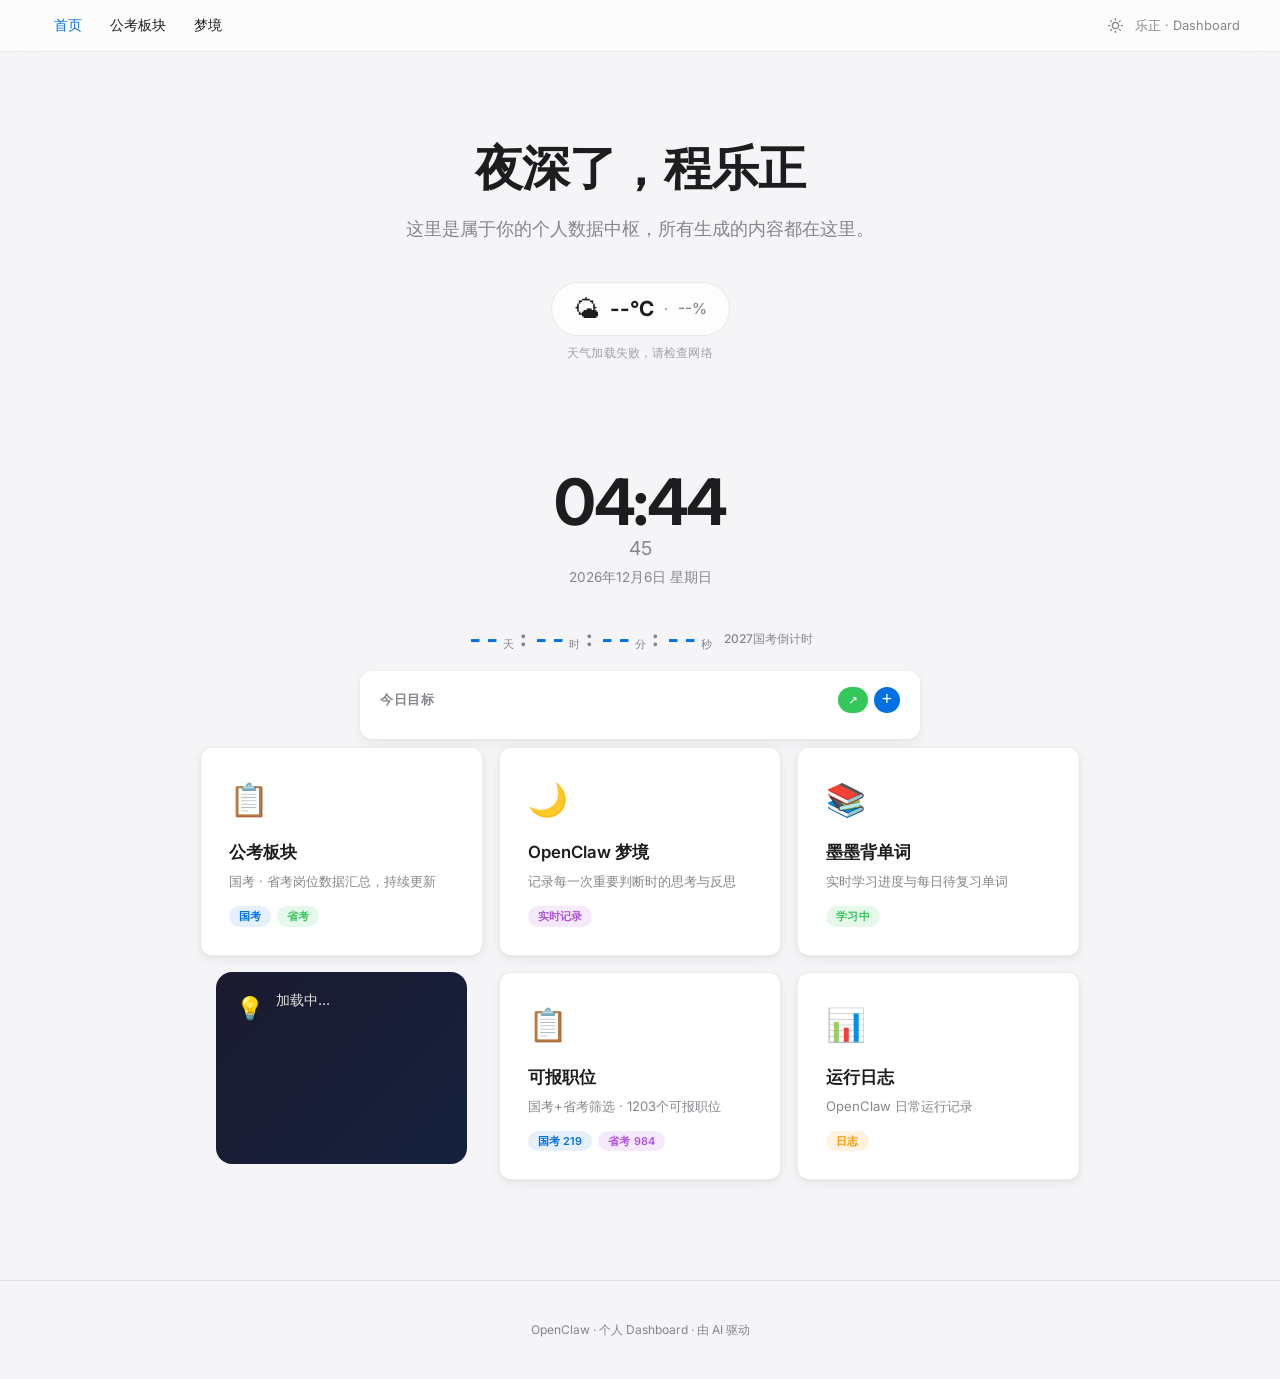
==== index.html @ 74c72029 "sync: restore GitHub Gist with new token + LAN webhook fallback" ====
﻿<!DOCTYPE html>
<html lang="zh">
<head>
<meta charset="UTF-8">
<meta name="viewport" content="width=device-width, initial-scale=1.0">
<title>乐正 · Dashboard</title>
<meta name="description" content="个人数据中枢，公考进度，天气，墨墨背单词">
<meta name="theme-color" content="#0071e3">
<meta name="apple-mobile-web-app-capable" content="yes">
<meta name="apple-mobile-web-app-status-bar-style" content="default">
<meta name="apple-mobile-web-app-title" content="乐正">
<link rel="manifest" href="manifest.json">
<link rel="icon" type="image/png" href="icon-192.png">
<link rel="apple-touch-icon" href="icon-192.png">
<link rel="stylesheet" href="style.css">
<style>
/* Dashboard-specific overrides */
html { scroll-behavior: smooth; }

.hero-sub { font-size: 1rem; color: #86868b; margin-top: 8px; }

/* Profile bar */
.profile-bar {
  display: flex;
  gap: 8px;
  flex-wrap: wrap;
  justify-content: center;
  margin-top: 24px;
}
.profile-chip {
  background: rgba(0,0,0,0.04);
  border: 1px solid rgba(0,0,0,0.08);
  border-radius: 100px;
  padding: 5px 14px;
  font-size: 0.75rem;
  color: #86868b;
}
.profile-chip span { color: #0071e3; font-weight: 600; }

/* Clock widget */
.clock-wrap { text-align: center; padding: 48px 20px 20px; }
#clockTime { font-size: 4rem; font-weight: 700; color: var(--text); letter-spacing: -0.04em; line-height: 1; }
#clockSec { font-size: 1.2rem; color: #86868b; font-weight: 400; }
#clockDate { font-size: 0.85rem; color: #86868b; margin-top: 4px; }

/* Today Tip Bar */
.tip-bar {
  background: linear-gradient(135deg, #1a1a2e 0%, #16213e 100%);
  border-radius: 16px;
  padding: 16px 20px;
  margin: 0 16px 16px;
  display: flex;
  align-items: flex-start;
  gap: 12px;
  color: #e0e0e0;
  font-size: 0.9rem;
  line-height: 1.6;
}
.tip-bar .tip-icon { font-size: 1.4rem; flex-shrink: 0; margin-top: 2px; }
.tip-bar .tip-text { flex: 1; }
.tip-bar .tip-category {
  display: inline-block;
  background: rgba(255,255,255,0.12);
  border-radius: 20px;
  padding: 2px 10px;
  font-size: 0.72rem;
  margin-bottom: 6px;
  color: #a0c4ff;
}
.tip-bar .tip-countdown { font-size: 0.75rem; color: #6c9bf2; margin-top: 6px; }
</style>
</head>
<body>

<!-- Nav -->
<nav class="apple-nav">
  <a href="index.html" class="active">首页</a>
  <a href="data.html">公考板块</a>
  <a href="dreams.html">梦境</a>
  <div class="spacer"></div>
  <button class="theme-toggle" id="themeToggle" aria-label="切换深色模式" title="切换深色模式">
    <svg id="themeIcon" width="15" height="15" viewBox="0 0 24 24" fill="none" stroke="currentColor" stroke-width="2" stroke-linecap="round" stroke-linejoin="round">
      <circle cx="12" cy="12" r="5"/><line x1="12" y1="1" x2="12" y2="3"/><line x1="12" y1="21" x2="12" y2="23"/><line x1="4.22" y1="4.22" x2="5.64" y2="5.64"/><line x1="18.36" y1="18.36" x2="19.78" y2="19.78"/><line x1="1" y1="12" x2="3" y2="12"/><line x1="21" y1="12" x2="23" y2="12"/><line x1="4.22" y1="19.78" x2="5.64" y2="18.36"/><line x1="18.36" y1="5.64" x2="19.78" y2="4.22"/>
    </svg>
  </button>
  <span class="nav-title">乐正 · Dashboard</span>
</nav>

<!-- Hero -->
<div class="apple-hero">
  <h1 id="greetingTitle">你好，程乐正</h1>
  <p>这里是属于你的个人数据中枢，所有生成的内容都在这里。</p>
  <div class="profile-bar"></div>
  <a class="weather-widget" id="weatherWidget" href="weather.html">
    <span class="weather-icon" id="wIcon">⏳</span>
    <span class="weather-temp" id="wTemp">--°C</span>
    <span class="weather-sep">·</span>
    <span class="weather-humidity" id="wHum">--%</span>
  </a>
  <div class="weather-tip" id="wTip">--</div>
</div>

<!-- Clock -->
<div class="clock-wrap">
  <div id="clockTime">--:--</div>
  <div id="clockSec">--</div>
  <div id="clockDate"></div>
</div>

<!-- Countdown -->
<div class="countdown-bar" id="countdownBar">
  <div class="countdown-item">
    <span class="cd-num" id="cdDays">--</span>
    <span class="cd-label">天</span>
  </div>
  <div class="countdown-sep">:</div>
  <div class="countdown-item">
    <span class="cd-num" id="cdHours">--</span>
    <span class="cd-label">时</span>
  </div>
  <div class="countdown-sep">:</div>
  <div class="countdown-item">
    <span class="cd-num" id="cdMins">--</span>
    <span class="cd-label">分</span>
  </div>
  <div class="countdown-sep">:</div>
  <div class="countdown-item">
    <span class="cd-num" id="cdSecs">--</span>
    <span class="cd-label">秒</span>
  </div>
  <span class="cd-target">2027国考倒计时</span>
</div>

<!-- Todo -->
<div class="todo-section">
  <div class="todo-header">
    <span class="todo-title">今日目标</span>
    <div style="display:flex;gap:6px;align-items:center">
      <span class="sync-status" id="syncStatus" style="font-size:0.72rem;color:var(--text-secondary)"></span>
      <button class="todo-add sync-btn" id="syncBtn" onclick="syncToGit()" title="同步到GitHub" style="background:var(--green);font-size:0.75rem;padding:0 10px;width:auto;height:26px;border-radius:13px">↗</button>
      <button class="todo-add" id="todoAdd" aria-label="添加目标">+</button>
    </div>
  </div>
  <div class="todo-list" id="todoList"></div>
</div>

<!-- Grid -->
<div class="apple-grid">

  <a href="data.html" class="apple-card">
    <div class="card-icon">📋</div>
    <div class="card-title">公考板块</div>
    <div class="card-desc">国考 · 省考岗位数据汇总，持续更新</div>
    <div class="card-tags">
      <span class="apple-tag tag-blue">国考</span>
      <span class="apple-tag tag-green">省考</span>
    </div>
  </a>

  <a href="dreams.html" class="apple-card">
    <div class="card-icon">🌙</div>
    <div class="card-title">OpenClaw 梦境</div>
    <div class="card-desc">记录每一次重要判断时的思考与反思</div>
    <div class="card-tags">
      <span class="apple-tag tag-purple">实时记录</span>
    </div>
  </a>

  <a href="maimemo.html" class="apple-card">
    <div class="card-icon">📚</div>
    <div class="card-title">墨墨背单词</div>
    <div class="card-desc">实时学习进度与每日待复习单词</div>
    <div class="card-tags">
      <span class="apple-tag tag-green">学习中</span>
    </div>
  </a>

  
  <!-- Today Tip -->
  <div class="tip-bar" id="tipBar">
    <span class="tip-icon" id="tipIcon">&#x1f4a1;</span>
    <span class="tip-text" id="tipText">加载中...</span>
  </div>
<a href="positions.html" class="apple-card">
    <div class="card-icon">📋</div>
    <div class="card-title">可报职位</div>
    <div class="card-desc">国考+省考筛选 · 1203个可报职位</div>
    <div class="card-tags">
      <span class="apple-tag tag-blue">国考 219</span>
      <span class="apple-tag tag-purple">省考 984</span>
    </div>
  </a>

  <a href="logs.html" class="apple-card">
    <div class="card-icon">📊</div>
    <div class="card-title">运行日志</div>
    <div class="card-desc">OpenClaw 日常运行记录</div>
    <div class="card-tags">
      <span class="apple-tag tag-orange">日志</span>
    </div>
  </a>

</div>

<!-- Footer -->
<div class="apple-footer">
  OpenClaw · 个人 Dashboard · 由 AI 驱动
</div>

<script>
function updateClock() {
  var now = new Date();
  var h = String(now.getHours()).padStart(2,'0');
  var m = String(now.getMinutes()).padStart(2,'0');
  var s = String(now.getSeconds()).padStart(2,'0');
  document.getElementById('clockTime').textContent = h + ':' + m;
  document.getElementById('clockSec').textContent = s;
  var days = ['日','一','二','三','四','五','六'];
  document.getElementById('clockDate').textContent =
    now.getFullYear() + '年' + (now.getMonth()+1) + '月' + now.getDate() + '日 星期' + days[now.getDay()];
  // Time-based greeting
  var hour = now.getHours();
  var greet = '';
  if (hour >= 5 && hour < 11) greet = '早上好';
  else if (hour >= 11 && hour < 13) greet = '中午好';
  else if (hour >= 13 && hour < 18) greet = '下午好';
  else if (hour >= 18 && hour < 22) greet = '晚上好';
  else greet = '夜深了';
  document.getElementById('greetingTitle').textContent = greet + '，程乐正';
}
setInterval(updateClock, 1000);
updateClock();

// ——— Weather Widget ———
// GPS优先 → Open-Meteo实时数据（无key，支持CORS）
function getWeatherIcon(code) {
  if (code === 0) return '☀️';
  if (code <= 3) return '⛅';
  if (code <= 49) return '🌫';
  if (code <= 59) return '🌧';
  if (code <= 69) return '🌧';
  if (code <= 79) return '🌨';
  if (code <= 84) return '🌨';
  if (code <= 86) return '❄️';
  if (code <= 99) return '⛈';
  return '🌤';
}
function getWeatherTip(code, temp) {
  var t = Math.round(temp);
  if (code === 0 && t > 28) return '紫外线较强，户外注意防晒';
  if (code === 0 && t > 20) return '今日晴朗，适宜户外活动';
  if (code === 0) return '天气晴好，宜通风晾晒';
  if (code <= 3) return '多云天气，外出请合时衣物';
  if (code <= 49) return '有雾，能见度较差，出行注意安全';
  if (code <= 69) return '有雨，出门记得带伞';
  if (code <= 79) return '有雪，注意防寒保暖';
  if (code <= 84) return '阵雨频繁，外出请带伞';
  if (code <= 86) return '大雪天气，建议减少外出';
  if (code <= 99) return '雷暴天气，避免户外活动';
  if (t >= 35) return '高温预警，注意防暑降温';
  if (t <= 5) return '气温较低，注意防寒保暖';
  return '天气变化快，出行请留意最新预报';
}
function showWeather(icon, temp, humidity, code) {
  document.getElementById('wIcon').textContent = icon;
  document.getElementById('wTemp').textContent = Math.round(temp) + '°C';
  document.getElementById('wHum').textContent = humidity + '%';
  document.getElementById('wTip').textContent = getWeatherTip(code, temp);
}
function loadByCoords(lat, lon) {
  fetch('https://api.open-meteo.com/v1/forecast?latitude=' + lat + '&longitude=' + lon
    + '&current=temperature_2m,relative_humidity_2m,weather_code&timezone=Asia/Shanghai')
  .then(function(r) { return r.json(); })
  .then(function(data) {
    var c = data.current;
    showWeather(getWeatherIcon(c.weather_code), c.temperature_2m, c.relative_humidity_2m, c.weather_code);
  })
  .catch(function() {
    document.getElementById('wIcon').textContent = '🌤';
    document.getElementById('wTemp').textContent = '--°C';
    document.getElementById('wHum').textContent = '--%';
    document.getElementById('wTip').textContent = '天气加载失败，请检查网络';
  });
}
function loadByIP() {
  fetch('https://ipapi.co/json/')
    .then(function(r) { return r.json(); })
    .then(function(d) {
      var lat = d.latitude, lon = d.longitude;
      loadByCoords(lat.toFixed(4), lon.toFixed(4));
    })
    .catch(function() {
      loadByCoords(28.47, 117.94);
    });
}
if (navigator.geolocation) {
  navigator.geolocation.getCurrentPosition(
    function(pos) { loadByCoords(pos.coords.latitude.toFixed(4), pos.coords.longitude.toFixed(4)); },
    function() { loadByIP(); },
    {timeout: 8000}
  );
} else {
  loadByIP();
}
</script>

<!-- Countdown + Todo + Theme JS -->
<script>
// —— Countdown (2027 国考：11月29日) ——
var EXAM_DATE = new Date('2026-11-29T08:30:00+08:00');
function updateCountdown() {
  var now = new Date();
  var diff = EXAM_DATE - now;
  if (diff <= 0) {
    document.getElementById('cdDays').textContent = '0';
    document.getElementById('cdHours').textContent = '0';
    document.getElementById('cdMins').textContent = '0';
    document.getElementById('cdSecs').textContent = '0';
    return;
  }
  var days = Math.floor(diff / 86400000);
  var hours = Math.floor((diff % 86400000) / 3600000);
  var mins = Math.floor((diff % 3600000) / 60000);
  var secs = Math.floor((diff % 60000) / 1000);
  document.getElementById('cdDays').textContent = days;
  document.getElementById('cdHours').textContent = String(hours).padStart(2,'0');
  document.getElementById('cdMins').textContent = String(mins).padStart(2,'0');
  document.getElementById('cdSecs').textContent = String(secs).padStart(2,'0');
}
updateCountdown();
setInterval(updateCountdown, 1000);

// —— Todo List (localStorage) ——
var TODO_KEY = 'lezheng_todos';
function getTodos() {
  try { return JSON.parse(localStorage.getItem(TODO_KEY)) || []; } catch(e) { return []; }
}
function saveTodos(todos) {
  localStorage.setItem(TODO_KEY, JSON.stringify(todos));
}
function renderTodos() {
  var todos = getTodos();
  var el = document.getElementById('todoList');
  if (todos.length === 0) {
    el.innerHTML = '<div class="todo-empty">点击 + 添加今日目标</div>';
    return;
  }
  var html = '';
  todos.forEach(function(t, i) {
    html += '<div class="todo-item">'
      + '<div class="todo-check' + (t.done ? ' done' : '') + '" data-i="' + i + '" onclick="toggleTodo(' + i + ')"></div>'
      + '<span class="todo-text' + (t.done ? ' done' : '') + '" contenteditable="true" data-i="' + i + '" onblur="saveTodoText(' + i + ',this.textContent)">' + escapeHtml(t.text) + '</span>'
      + '<button class="todo-del" onclick="delTodo(' + i + ')" aria-label="删除">✕</button>'
      + '</div>';
  });
  el.innerHTML = html;
}
function escapeHtml(s) {
  return s.replace(/&/g,'&amp;').replace(/</g,'&lt;').replace(/>/g,'&gt;');
}
window.toggleTodo = function(i) {
  var todos = getTodos();
  todos[i].done = !todos[i].done;
  saveTodos(todos);
  renderTodos();
};
window.delTodo = function(i) {
  var todos = getTodos();
  todos.splice(i, 1);
  saveTodos(todos);
  renderTodos();
};
window.saveTodoText = function(i, text) {
  var todos = getTodos();
  if (todos[i]) { todos[i].text = text.trim() || '未命名'; saveTodos(todos); }
};
window.addTodo = function() {
  var todos = getTodos();
  todos.unshift({ text: '新目标', done: false });
  saveTodos(todos);
  renderTodos();
  // Focus the new item
  var items = document.querySelectorAll('.todo-text');
  if (items[0]) { items[0].focus(); document.execCommand('selectAll', false, null); }
};
document.getElementById('todoAdd').addEventListener('click', addTodo);
renderTodos();

// —— GitHub Gist Sync (token active) + LAN webhook fallback ——
var GIST_ID = '0e94dc8d34030821b67b5421d86b9537';
var GH_TOKEN = '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';

function setSyncStatus(msg, color) {
  var el = document.getElementById('syncStatus');
  if (!el) return;
  el.textContent = msg;
  el.style.color = color || 'var(--text-secondary)';
}

function loadSyncData() {
  // Load from Gist
  var tried = 0;
  function tryGist() {
    if (tried >= 2) {
      loadFromGist();
      return;
    }
    tried++;
    var url = 'https://api.github.com/gists/' + GIST_ID + '?t=' + Date.now();
    fetch(url, { headers: { 'Authorization': 'Bearer ' + GH_TOKEN, 'Accept': 'application/vnd.github.v3+json' } })
      .then(function(r) { return r.json(); })
      .then(function(data) {
        var f = data.files && data.files['dashboard-sync.json'];
        if (f && f.content) {
          try {
            var d = JSON.parse(f.content);
            applySyncData(d);
          } catch(e) {}
        }
      })
      .catch(function() { setTimeout(tryGist, 500); });
  }
  tryGist();
}

function applySyncData(data) {
  if (!data || !data.updated) return;
  if (data.todos && data.todos.length > 0) { saveTodos(data.todos); renderTodos(); }
  if (data.theme === 'dark') applyTheme(true);
  var d = data.updated.split(' ')[0];
  setSyncStatus('已同步 ' + d, 'var(--green)');
}

function saveToGist(payload, btn) {
  var body = JSON.stringify({
    description: 'lezheng dashboard sync',
    public: false,
    files: { 'dashboard-sync.json': { content: JSON.stringify(payload) } }
  });
  fetch('https://api.github.com/gists/' + GIST_ID, {
    method: 'POST',
    headers: { 'Authorization': 'Bearer ' + GH_TOKEN, 'Content-Type': 'application/json', 'Accept': 'application/vnd.github.v3+json' },
    body: body
  }).then(function(r) {
    if (r.ok || r.status === 201) {
      setSyncStatus('已同步 ✓', 'var(--green)');
      if (btn) { btn.style.background = 'var(--green)'; }
    } else { throw 1; }
  }).catch(function() {
    setSyncStatus('Gist失败，尝试本地…', 'var(--orange)');
    syncViaLAN(payload, btn);
  });
}

function syncViaLAN(payload, btn) {
  var ips = ['172.16.103.14', '192.168.1.100', '127.0.0.1'];
  var tried = 0;
  function next() {
    if (tried >= ips.length) {
      setSyncStatus('同步失败', 'var(--red)');
      if (btn) { btn.disabled = false; btn.textContent = '↗'; }
      return;
    }
    var ip = ips[tried++];
    fetch('http://' + ip + ':5000/sync', {
      method: 'POST', headers: { 'Content-Type': 'application/json' }, body: JSON.stringify(payload)
    }).then(function(r) { if (r.ok) { setSyncStatus('已同步 ✓', 'var(--green)'); if (btn) btn.style.background = 'var(--green)'; } else next(); })
      .catch(function() { next(); });
  }
  next();
}

window.syncToGit = function() {
  var btn = document.getElementById('syncBtn');
  if (btn) { btn.disabled = true; btn.textContent = '…'; }
  setSyncStatus('同步中…', 'var(--orange)');
  var now = new Date();
  var t = now.getFullYear() + '-' + String(now.getMonth()+1).padStart(2,'0') + '-' + String(now.getDate()).padStart(2,'0') + ' ' + String(now.getHours()).padStart(2,'0') + ':' + String(now.getMinutes()).padStart(2,'0');
  var payload = { todos: getTodos(), theme: document.body.classList.contains('dark') ? 'dark' : 'light', updated: t };
  saveToGist(payload, btn);
  if (btn) setTimeout(function() { btn.disabled = false; btn.textContent = '↗'; }, 5000);
};

function loadFromGist() {
  fetch('https://api.github.com/gists/' + GIST_ID, { headers: { 'Authorization': 'Bearer ' + GH_TOKEN, 'Accept': 'application/vnd.github.v3+json' } })
    .then(function(r) { return r.json(); })
    .then(function(data) {
      var f = data.files && data.files['dashboard-sync.json'];
      if (f && f.content) {
        try {
          var d = JSON.parse(f.content);
          applySyncData(d);
        } catch(e) {}
      }
    }).catch(function() {});
}

loadSyncData();
// Load Daily Tip
fetch('daily-tip.json?t=' + Date.now())
  .then(function(r) { return r.json(); })
  .then(function(data) {
    if (!data.tip) return;
    var iconEl = document.getElementById('tipIcon');
    var textEl = document.getElementById('tipText');
    if (iconEl) iconEl.textContent = data.mood || '\uD83D\uDCA1';
    if (textEl) {
      var catHtml = '<div class="tip-category">' + (data.category||'') + '</div>';
      var cdHtml = '';
      if (data.countdown) {
        cdHtml = '<div class="tip-countdown">距' + data.countdown.label + '还有 <strong>' + data.countdown.days + '</strong> 天（' + data.countdown.date + '）</div>';
      }
      textEl.innerHTML = catHtml + '<div>' + data.tip + '</div>' + cdHtml;
    }
  })
  .catch(function() {});

  .then(function(r) { return r.json(); })
  .then(function(data) {
    if (data.updated) setSyncStatus('已同步 ' + data.updated, 'var(--green)');
  }).catch(function() {});

// —— Theme Toggle ——
function applyTheme(dark) {
  if (dark) {
    document.body.classList.add('dark');
    document.getElementById('themeIcon').innerHTML = '<path d="M21 12.79A9 9 0 1 1 11.21 3 7 7 0 0 0 21 12.79z"/>';
  } else {
    document.body.classList.remove('dark');
    document.getElementById('themeIcon').innerHTML = '<circle cx="12" cy="12" r="5"/><line x1="12" y1="1" x2="12" y2="3"/><line x1="12" y1="21" x2="12" y2="23"/><line x1="4.22" y1="4.22" x2="5.64" y2="5.64"/><line x1="18.36" y1="18.36" x2="19.78" y2="19.78"/><line x1="1" y1="12" x2="3" y2="12"/><line x1="21" y1="12" x2="23" y2="12"/><line x1="4.22" y1="19.78" x2="5.64" y2="18.36"/><line x1="18.36" y1="5.64" x2="19.78" y2="4.22"/>';
  }
  localStorage.setItem('theme', dark ? 'dark' : 'light');
}
// Init theme
var savedTheme = localStorage.getItem('theme');
applyTheme(savedTheme === 'dark');
document.getElementById('themeToggle').addEventListener('click', function() {
  applyTheme(!document.body.classList.contains('dark'));
});
</script>


</body>
</html>
---- style.css ----
/* Apple Design System — Common Styles */
@import url('https://fonts.googleapis.com/css2?family=Inter:wght@300;400;500;600;700;800&display=swap');

:root {
  --bg: #f5f5f7;
  --white: #ffffff;
  --text: #1d1d1f;
  --text-secondary: #86868b;
  --accent: #0071e3;
  --accent-hover: #0077ed;
  --green: #34c759;
  --orange: #ff9500;
  --red: #ff3b30;
  --purple: #af52de;
  --border: rgba(0,0,0,0.08);
  --shadow: 0 1px 3px rgba(0,0,0,0.04), 0 4px 12px rgba(0,0,0,0.06);
  --shadow-hover: 0 4px 16px rgba(0,0,0,0.1);
  --radius: 12px;
  --font: 'Inter', -apple-system, BlinkMacSystemFont, 'Segoe UI', sans-serif;
}

/* Dark mode */
body.dark {
  --bg: #1c1c1e;
  --white: #2c2c2e;
  --text: #f5f5f7;
  --text-secondary: #98989d;
  --accent: #0a84ff;
  --accent-hover: #409cff;
  --green: #30d158;
  --orange: #ff9f0a;
  --red: #ff453a;
  --purple: #bf5af2;
  --border: rgba(255,255,255,0.1);
  --shadow: 0 1px 3px rgba(0,0,0,0.3), 0 4px 12px rgba(0,0,0,0.4);
  --shadow-hover: 0 4px 16px rgba(0,0,0,0.5);
}

*, *::before, *::after { box-sizing: border-box; margin: 0; padding: 0; }

body {
  font-family: var(--font);
  background: var(--bg);
  color: var(--text);
  line-height: 1.5;
  -webkit-font-smoothing: antialiased;
  min-height: 100vh;
}

/* Apple Nav */
.apple-nav {
  display: flex;
  align-items: center;
  padding: 0 40px;
  height: 52px;
  background: rgba(255,255,255,0.72);
  backdrop-filter: saturate(180%) blur(20px);
  -webkit-backdrop-filter: saturate(180%) blur(20px);
  border-bottom: 1px solid var(--border);
  position: sticky;
  top: 0;
  z-index: 100;
}
.apple-nav a {
  color: var(--text);
  text-decoration: none;
  font-size: 0.85rem;
  font-weight: 500;
  padding: 4px 14px;
  border-radius: 6px;
  transition: background 0.15s;
}
.apple-nav a:hover { background: rgba(0,0,0,0.06); }
.apple-nav a.active { color: var(--accent); }
.apple-nav .spacer { flex: 1; }
.apple-nav .nav-title { font-size: 0.8rem; color: var(--text-secondary); }

/* Apple Hero */
.apple-hero {
  text-align: center;
  padding: 80px 20px 60px;
}
.apple-hero h1 {
  font-size: clamp(2rem, 5vw, 3rem);
  font-weight: 700;
  color: var(--text);
  letter-spacing: -0.02em;
  margin-bottom: 12px;
}
.apple-hero p {
  font-size: 1.1rem;
  color: var(--text-secondary);
  font-weight: 400;
  max-width: 560px;
  margin: 0 auto;
}

/* Weather Widget (homepage) */
.weather-widget {
  display: inline-flex;
  align-items: center;
  gap: 10px;
  margin-top: 16px;
  padding: 10px 22px;
  background: rgba(255,255,255,0.75);
  border-radius: 100px;
  border: 1px solid rgba(0,0,0,0.08);
  font-size: 1rem;
  color: var(--text);
  backdrop-filter: blur(12px);
  cursor: pointer;
  text-decoration: none;
  transition: background 0.2s, box-shadow 0.2s;
}
.weather-widget:hover {
  background: rgba(255,255,255,0.95);
  box-shadow: 0 4px 16px rgba(0,0,0,0.1);
}
.weather-icon { font-size: 1.6rem; line-height: 1; }
.weather-temp { font-size: 1.3rem; font-weight: 700; color: var(--text); }
.weather-sep { color: var(--text-secondary); font-size: 0.9rem; }
.weather-humidity { font-size: 0.95rem; color: var(--text-secondary); font-weight: 500; }
.weather-tip {
  margin-top: 8px;
  font-size: 0.78rem;
  color: var(--text-secondary);
  opacity: 0.75;
  letter-spacing: 0.01em;
  min-height: 1em;
}

/* Apple Grid */
.apple-grid {
  display: grid;
  grid-template-columns: repeat(auto-fill, minmax(280px, 1fr));
  gap: 16px;
  padding: 0 40px 60px;
  max-width: 960px;
  margin: 0 auto;
}

/* Apple Card */
.apple-card {
  background: var(--white);
  border-radius: var(--radius);
  box-shadow: var(--shadow);
  padding: 28px;
  text-decoration: none;
  color: var(--text);
  display: block;
  transition: box-shadow 0.2s, transform 0.2s;
  border: 1px solid var(--border);
}
.apple-card:hover {
  box-shadow: var(--shadow-hover);
  transform: translateY(-2px);
}
.apple-card .card-icon { font-size: 2rem; margin-bottom: 16px; }
.apple-card .card-title {
  font-size: 1.05rem;
  font-weight: 600;
  margin-bottom: 6px;
  color: var(--text);
}
.apple-card .card-desc {
  font-size: 0.82rem;
  color: var(--text-secondary);
  line-height: 1.6;
  margin-bottom: 14px;
}
.apple-card .card-tags { display: flex; gap: 6px; flex-wrap: wrap; }

/* Apple Tag */
.apple-tag {
  display: inline-flex;
  align-items: center;
  padding: 2px 10px;
  border-radius: 100px;
  font-size: 0.68rem;
  font-weight: 600;
  letter-spacing: 0.01em;
}
.tag-blue { background: rgba(0,113,227,0.1); color: var(--accent); }
.tag-green { background: rgba(52,199,89,0.12); color: var(--green); }
.tag-orange { background: rgba(255,149,0,0.12); color: var(--orange); }
.tag-purple { background: rgba(175,82,222,0.12); color: var(--purple); }
.tag-red { background: rgba(255,59,48,0.1); color: var(--red); }

/* Apple Button */
.apple-btn {
  display: inline-flex;
  align-items: center;
  gap: 6px;
  background: var(--accent);
  color: var(--white);
  border: none;
  padding: 10px 20px;
  border-radius: 8px;
  font-size: 0.85rem;
  font-weight: 600;
  cursor: pointer;
  text-decoration: none;
  transition: background 0.15s;
}
.apple-btn:hover { background: var(--accent-hover); }

/* Apple Page Header */
.page-header {
  padding: 60px 40px 40px;
  max-width: 960px;
  margin: 0 auto;
}
.page-header h1 {
  font-size: 2rem;
  font-weight: 700;
  letter-spacing: -0.02em;
  margin-bottom: 8px;
}
.page-header p {
  color: var(--text-secondary);
  font-size: 0.9rem;
}
.back-link {
  display: inline-flex;
  align-items: center;
  gap: 6px;
  color: var(--accent);
  text-decoration: none;
  font-size: 0.82rem;
  font-weight: 500;
  margin-bottom: 28px;
  padding: 6px 12px;
  border-radius: 6px;
  transition: background 0.15s;
}
.back-link:hover { background: rgba(0,113,227,0.06); }

/* Apple Stats */
.apple-stats {
  display: grid;
  grid-template-columns: repeat(auto-fit, minmax(160px, 1fr));
  gap: 12px;
  padding: 0 40px 40px;
  max-width: 960px;
  margin: 0 auto;
}
.stat-card {
  background: var(--white);
  border-radius: var(--radius);
  padding: 20px;
  text-align: center;
  border: 1px solid var(--border);
  box-shadow: var(--shadow);
}
.stat-card .num {
  font-size: 1.8rem;
  font-weight: 800;
  color: var(--text);
  letter-spacing: -0.03em;
}
.stat-card .label {
  font-size: 0.72rem;
  color: var(--text-secondary);
  margin-top: 4px;
}

/* Apple Notice */
.apple-notice {
  background: var(--white);
  border: 1px solid rgba(0,0,0,0.08);
  border-radius: var(--radius);
  padding: 16px 20px;
  font-size: 0.8rem;
  color: var(--text-secondary);
  line-height: 1.7;
  margin: 0 40px 24px;
  max-width: 880px;
}
.apple-notice strong { color: var(--text); }
.apple-notice.red { border-left: 3px solid var(--red); }
.apple-notice.yellow { border-left: 3px solid var(--orange); }
.apple-notice.blue { border-left: 3px solid var(--accent); }

/* Apple Section */
.apple-section {
  padding: 0 40px 40px;
  max-width: 960px;
  margin: 0 auto;
}
.apple-section h2 {
  font-size: 1.1rem;
  font-weight: 700;
  color: var(--text);
  margin-bottom: 16px;
  display: flex;
  align-items: center;
  gap: 8px;
}

/* Apple Table */
.apple-table-wrap { overflow-x: auto; }
.apple-table {
  width: 100%;
  border-collapse: collapse;
  font-size: 0.82rem;
  background: var(--white);
  border-radius: var(--radius);
  overflow: hidden;
  box-shadow: var(--shadow);
  border: 1px solid var(--border);
}
.apple-table th {
  text-align: left;
  padding: 10px 14px;
  background: #f5f5f7;
  color: var(--text-secondary);
  font-weight: 600;
  font-size: 0.72rem;
  text-transform: uppercase;
  letter-spacing: 0.05em;
  border-bottom: 1px solid var(--border);
}
.apple-table td {
  padding: 11px 14px;
  border-bottom: 1px solid var(--border);
  color: var(--text);
}
.apple-table tr:last-child td { border-bottom: none; }
.apple-table tr:hover td { background: #f9f9fb; }

/* Apple Footer */
.apple-footer {
  text-align: center;
  padding: 40px 20px;
  color: var(--text-secondary);
  font-size: 0.75rem;
  border-top: 1px solid var(--border);
  margin-top: 40px;
}

/* ===== Chat Launcher ===== */
.chat-launcher {
  position: fixed;
  bottom: 28px;
  right: 28px;
  z-index: 999;
}
.chat-btn {
  width: 52px;
  height: 52px;
  border-radius: 50%;
  background: var(--accent);
  color: #fff;
  border: none;
  cursor: pointer;
  display: flex;
  align-items: center;
  justify-content: center;
  box-shadow: 0 4px 16px rgba(0,113,227,0.35);
  transition: transform 0.2s, box-shadow 0.2s;
  text-decoration: none;
}
.chat-btn:hover {
  transform: scale(1.08);
  box-shadow: 0 6px 20px rgba(0,113,227,0.45);
}

/* Theme toggle */
.theme-toggle {
  background: none;
  border: none;
  cursor: pointer;
  color: var(--text-secondary);
  display: flex;
  align-items: center;
  padding: 4px 8px;
  border-radius: 6px;
  margin-right: 4px;
  transition: color 0.2s, background 0.2s;
}
.theme-toggle:hover { color: var(--text); background: rgba(0,0,0,0.06); }
body.dark .theme-toggle:hover { background: rgba(255,255,255,0.08); }

/* Countdown bar */
.countdown-bar {
  display: flex;
  align-items: center;
  justify-content: center;
  gap: 6px;
  padding: 14px 20px;
  margin: 0 auto;
  max-width: 440px;
}
.countdown-item {
  display: flex;
  align-items: baseline;
  gap: 2px;
}
.cd-num {
  font-size: 1.6rem;
  font-weight: 700;
  color: var(--accent);
  font-variant-numeric: tabular-nums;
  line-height: 1;
  min-width: 2ch;
  text-align: center;
}
.cd-label {
  font-size: 0.7rem;
  color: var(--text-secondary);
}
.countdown-sep {
  font-size: 1.4rem;
  font-weight: 700;
  color: var(--text-secondary);
  margin-bottom: 2px;
}
.cd-target {
  font-size: 0.75rem;
  color: var(--text-secondary);
  margin-left: 6px;
  font-weight: 500;
}

/* Todo section */
.todo-section {
  max-width: 560px;
  margin: 0 auto 8px;
  background: var(--white);
  border-radius: var(--radius);
  box-shadow: var(--shadow);
  padding: 16px 20px;
}
.todo-header {
  display: flex;
  align-items: center;
  justify-content: space-between;
  margin-bottom: 10px;
}
.todo-title {
  font-size: 0.82rem;
  font-weight: 600;
  color: var(--text-secondary);
  text-transform: uppercase;
  letter-spacing: 0.05em;
}
.todo-add {
  width: 26px; height: 26px;
  border-radius: 50%;
  background: var(--accent);
  color: #fff;
  border: none;
  cursor: pointer;
  font-size: 1.1rem;
  line-height: 1;
  display: flex; align-items: center; justify-content: center;
  transition: opacity 0.2s;
}
.todo-add:hover { opacity: 0.8; }
.todo-list { display: flex; flex-direction: column; gap: 4px; }
.todo-item {
  display: flex;
  align-items: center;
  gap: 8px;
  padding: 6px 4px;
  border-radius: 6px;
  transition: background 0.15s;
}
.todo-item:hover { background: rgba(0,0,0,0.03); }
body.dark .todo-item:hover { background: rgba(255,255,255,0.04); }
.todo-check {
  width: 18px; height: 18px;
  border-radius: 50%;
  border: 2px solid var(--border);
  cursor: pointer;
  flex-shrink: 0;
  display: flex; align-items: center; justify-content: center;
  transition: border-color 0.2s, background 0.2s;
}
.todo-check.done {
  background: var(--green);
  border-color: var(--green);
  color: #fff;
}
.todo-check.done::after {
  content: '✓';
  font-size: 10px;
  font-weight: 700;
}
.todo-text {
  flex: 1;
  font-size: 0.9rem;
  color: var(--text);
  outline: none;
  border: none;
  background: transparent;
  font-family: var(--font);
}
.todo-text.done { text-decoration: line-through; color: var(--text-secondary); }
.todo-text:focus { border-bottom: 1px solid var(--accent); }
.todo-del {
  background: none; border: none;
  color: var(--text-secondary);
  cursor: pointer;
  font-size: 0.8rem;
  padding: 2px 4px;
  opacity: 0;
  transition: opacity 0.15s;
}
.todo-item:hover .todo-del { opacity: 1; }
.todo-del:hover { color: var(--red); }
.todo-empty {
  text-align: center;
  padding: 12px;
  color: var(--text-secondary);
  font-size: 0.85rem;
}

/* Dark nav */
body.dark .apple-nav { background: rgba(28,28,30,0.8); }
body.dark .apple-nav a { color: #f5f5f7; }
body.dark .apple-nav a:hover { background: rgba(255,255,255,0.08); }
body.dark .apple-nav .nav-title { color: #98989d; }
body.dark .apple-nav .nav-title { color: #98989d; }

/* Dark cards */
body.dark .mm-stat,
body.dark .mm-card,
body.dark .apple-card,
body.dark .clock-wrap,
body.dark .todo-section,
body.dark .countdown-bar { background: var(--white); }

/* Dark table */
body.dark .apple-table th { background: #2c2c2e; color: #98989d; }
body.dark .apple-table td { border-color: rgba(255,255,255,0.1); }
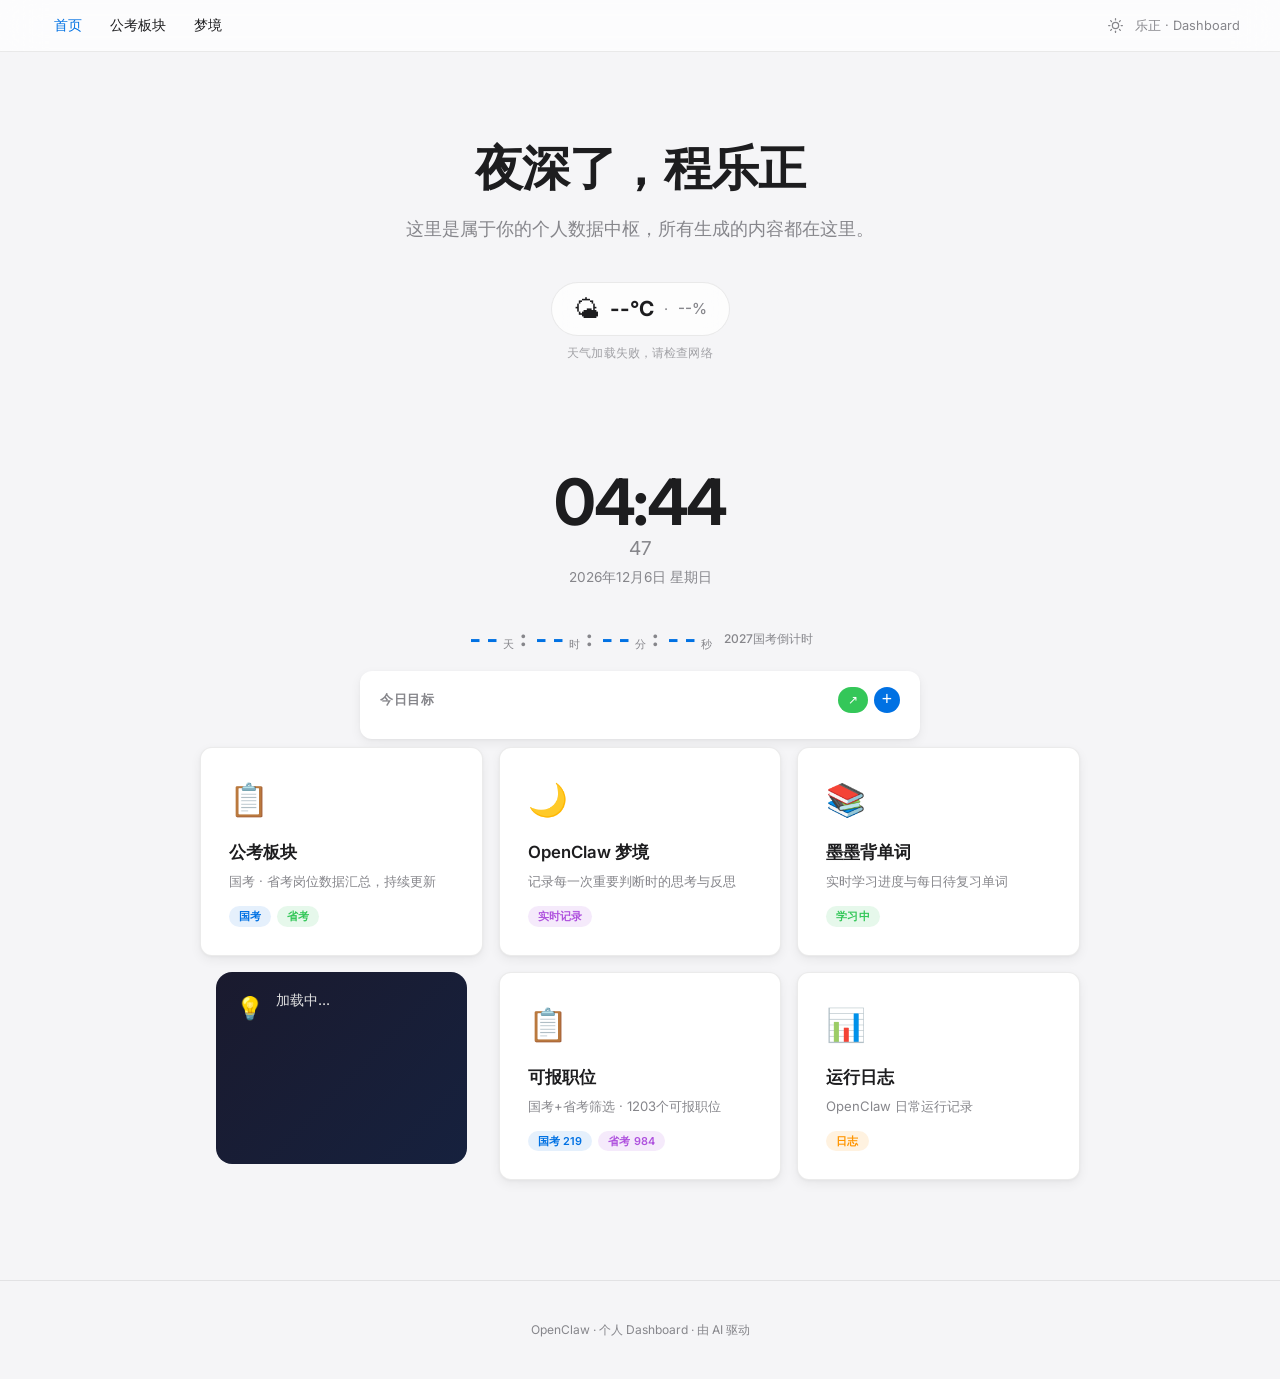
==== commit a223b826: "sync: update Gist token" ====
--- a/index.html
+++ b/index.html
@@ -388,7 +388,7 @@
 
 // —— GitHub Gist Sync (token active) + LAN webhook fallback ——
 var GIST_ID = '0e94dc8d34030821b67b5421d86b9537';
-var GH_TOKEN = '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';
+var GH_TOKEN = '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';
 
 function setSyncStatus(msg, color) {
   var el = document.getElementById('syncStatus');
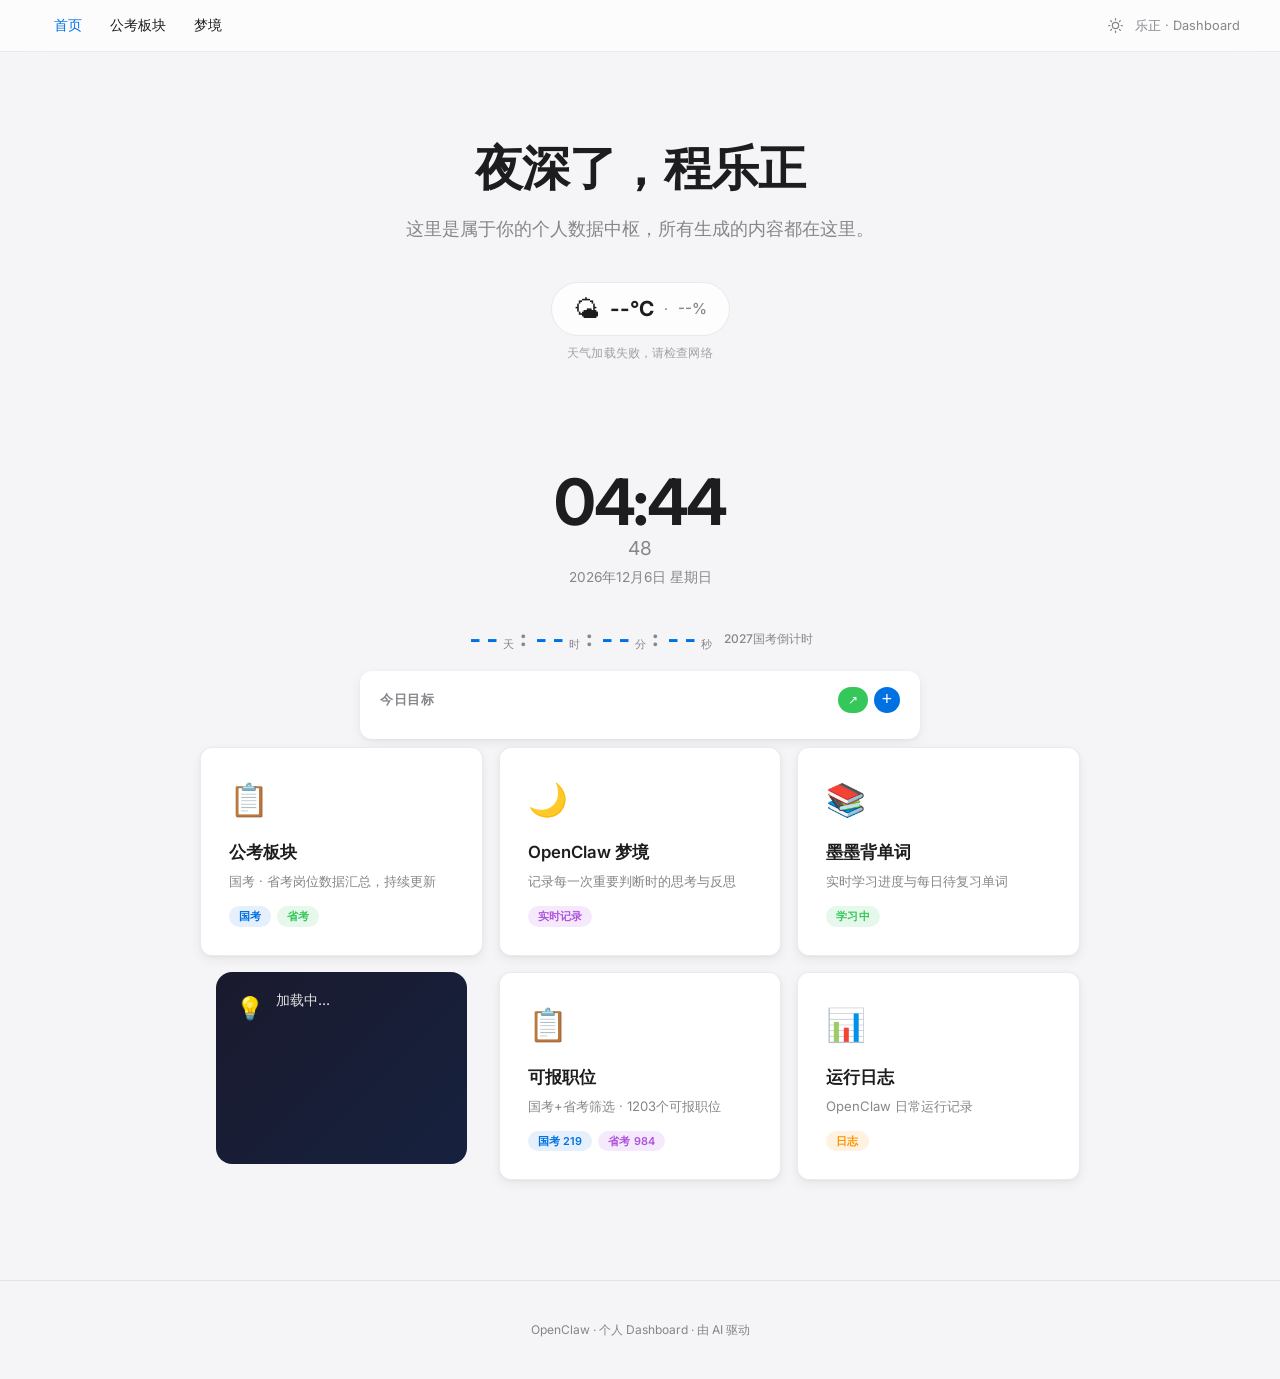
==== commit 71d29967: "sync: remove GitHub Gist token from code, use LAN webhook only" ====
--- a/index.html
+++ b/index.html
@@ -386,10 +386,7 @@
 document.getElementById('todoAdd').addEventListener('click', addTodo);
 renderTodos();
 
-// —— GitHub Gist Sync (token active) + LAN webhook fallback ——
-var GIST_ID = '0e94dc8d34030821b67b5421d86b9537';
-var GH_TOKEN = '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';
-
+// —— LAN Webhook Sync ——
 function setSyncStatus(msg, color) {
   var el = document.getElementById('syncStatus');
   if (!el) return;
@@ -398,29 +395,20 @@
 }
 
 function loadSyncData() {
-  // Load from Gist
+  var ips = ['172.16.103.14', '192.168.1.100', '192.168.1.101', '127.0.0.1'];
   var tried = 0;
-  function tryGist() {
-    if (tried >= 2) {
-      loadFromGist();
+  function next() {
+    if (tried >= ips.length) {
+      setSyncStatus('未连接到同步服务', 'var(--text-secondary)');
       return;
     }
-    tried++;
-    var url = 'https://api.github.com/gists/' + GIST_ID + '?t=' + Date.now();
-    fetch(url, { headers: { 'Authorization': 'Bearer ' + GH_TOKEN, 'Accept': 'application/vnd.github.v3+json' } })
+    var ip = ips[tried++];
+    fetch('http://' + ip + ':5000/sync')
       .then(function(r) { return r.json(); })
-      .then(function(data) {
-        var f = data.files && data.files['dashboard-sync.json'];
-        if (f && f.content) {
-          try {
-            var d = JSON.parse(f.content);
-            applySyncData(d);
-          } catch(e) {}
-        }
-      })
-      .catch(function() { setTimeout(tryGist, 500); });
+      .then(function(data) { applySyncData(data); next = function() {}; })
+      .catch(function() { next(); });
   }
-  tryGist();
+  next();
 }
 
 function applySyncData(data) {
@@ -429,45 +417,6 @@
   if (data.theme === 'dark') applyTheme(true);
   var d = data.updated.split(' ')[0];
   setSyncStatus('已同步 ' + d, 'var(--green)');
-}
-
-function saveToGist(payload, btn) {
-  var body = JSON.stringify({
-    description: 'lezheng dashboard sync',
-    public: false,
-    files: { 'dashboard-sync.json': { content: JSON.stringify(payload) } }
-  });
-  fetch('https://api.github.com/gists/' + GIST_ID, {
-    method: 'POST',
-    headers: { 'Authorization': 'Bearer ' + GH_TOKEN, 'Content-Type': 'application/json', 'Accept': 'application/vnd.github.v3+json' },
-    body: body
-  }).then(function(r) {
-    if (r.ok || r.status === 201) {
-      setSyncStatus('已同步 ✓', 'var(--green)');
-      if (btn) { btn.style.background = 'var(--green)'; }
-    } else { throw 1; }
-  }).catch(function() {
-    setSyncStatus('Gist失败，尝试本地…', 'var(--orange)');
-    syncViaLAN(payload, btn);
-  });
-}
-
-function syncViaLAN(payload, btn) {
-  var ips = ['172.16.103.14', '192.168.1.100', '127.0.0.1'];
-  var tried = 0;
-  function next() {
-    if (tried >= ips.length) {
-      setSyncStatus('同步失败', 'var(--red)');
-      if (btn) { btn.disabled = false; btn.textContent = '↗'; }
-      return;
-    }
-    var ip = ips[tried++];
-    fetch('http://' + ip + ':5000/sync', {
-      method: 'POST', headers: { 'Content-Type': 'application/json' }, body: JSON.stringify(payload)
-    }).then(function(r) { if (r.ok) { setSyncStatus('已同步 ✓', 'var(--green)'); if (btn) btn.style.background = 'var(--green)'; } else next(); })
-      .catch(function() { next(); });
-  }
-  next();
 }
 
 window.syncToGit = function() {
@@ -477,23 +426,29 @@
   var now = new Date();
   var t = now.getFullYear() + '-' + String(now.getMonth()+1).padStart(2,'0') + '-' + String(now.getDate()).padStart(2,'0') + ' ' + String(now.getHours()).padStart(2,'0') + ':' + String(now.getMinutes()).padStart(2,'0');
   var payload = { todos: getTodos(), theme: document.body.classList.contains('dark') ? 'dark' : 'light', updated: t };
-  saveToGist(payload, btn);
+  var ips = ['172.16.103.14', '192.168.1.100', '192.168.1.101', '127.0.0.1'];
+  var tried = 0;
+  function next() {
+    if (tried >= ips.length) {
+      setSyncStatus('同步失败（电脑未运行）', 'var(--red)');
+      if (btn) { btn.disabled = false; btn.textContent = '↗'; }
+      return;
+    }
+    var ip = ips[tried++];
+    fetch('http://' + ip + ':5000/sync', {
+      method: 'POST',
+      headers: { 'Content-Type': 'application/json' },
+      body: JSON.stringify(payload)
+    }).then(function(r) {
+      if (r.ok) {
+        setSyncStatus('已同步 ✓', 'var(--green)');
+        if (btn) btn.style.background = 'var(--green)';
+      } else { next(); }
+    }).catch(function() { next(); });
+  }
+  next();
   if (btn) setTimeout(function() { btn.disabled = false; btn.textContent = '↗'; }, 5000);
 };
-
-function loadFromGist() {
-  fetch('https://api.github.com/gists/' + GIST_ID, { headers: { 'Authorization': 'Bearer ' + GH_TOKEN, 'Accept': 'application/vnd.github.v3+json' } })
-    .then(function(r) { return r.json(); })
-    .then(function(data) {
-      var f = data.files && data.files['dashboard-sync.json'];
-      if (f && f.content) {
-        try {
-          var d = JSON.parse(f.content);
-          applySyncData(d);
-        } catch(e) {}
-      }
-    }).catch(function() {});
-}
 
 loadSyncData();
 // Load Daily Tip
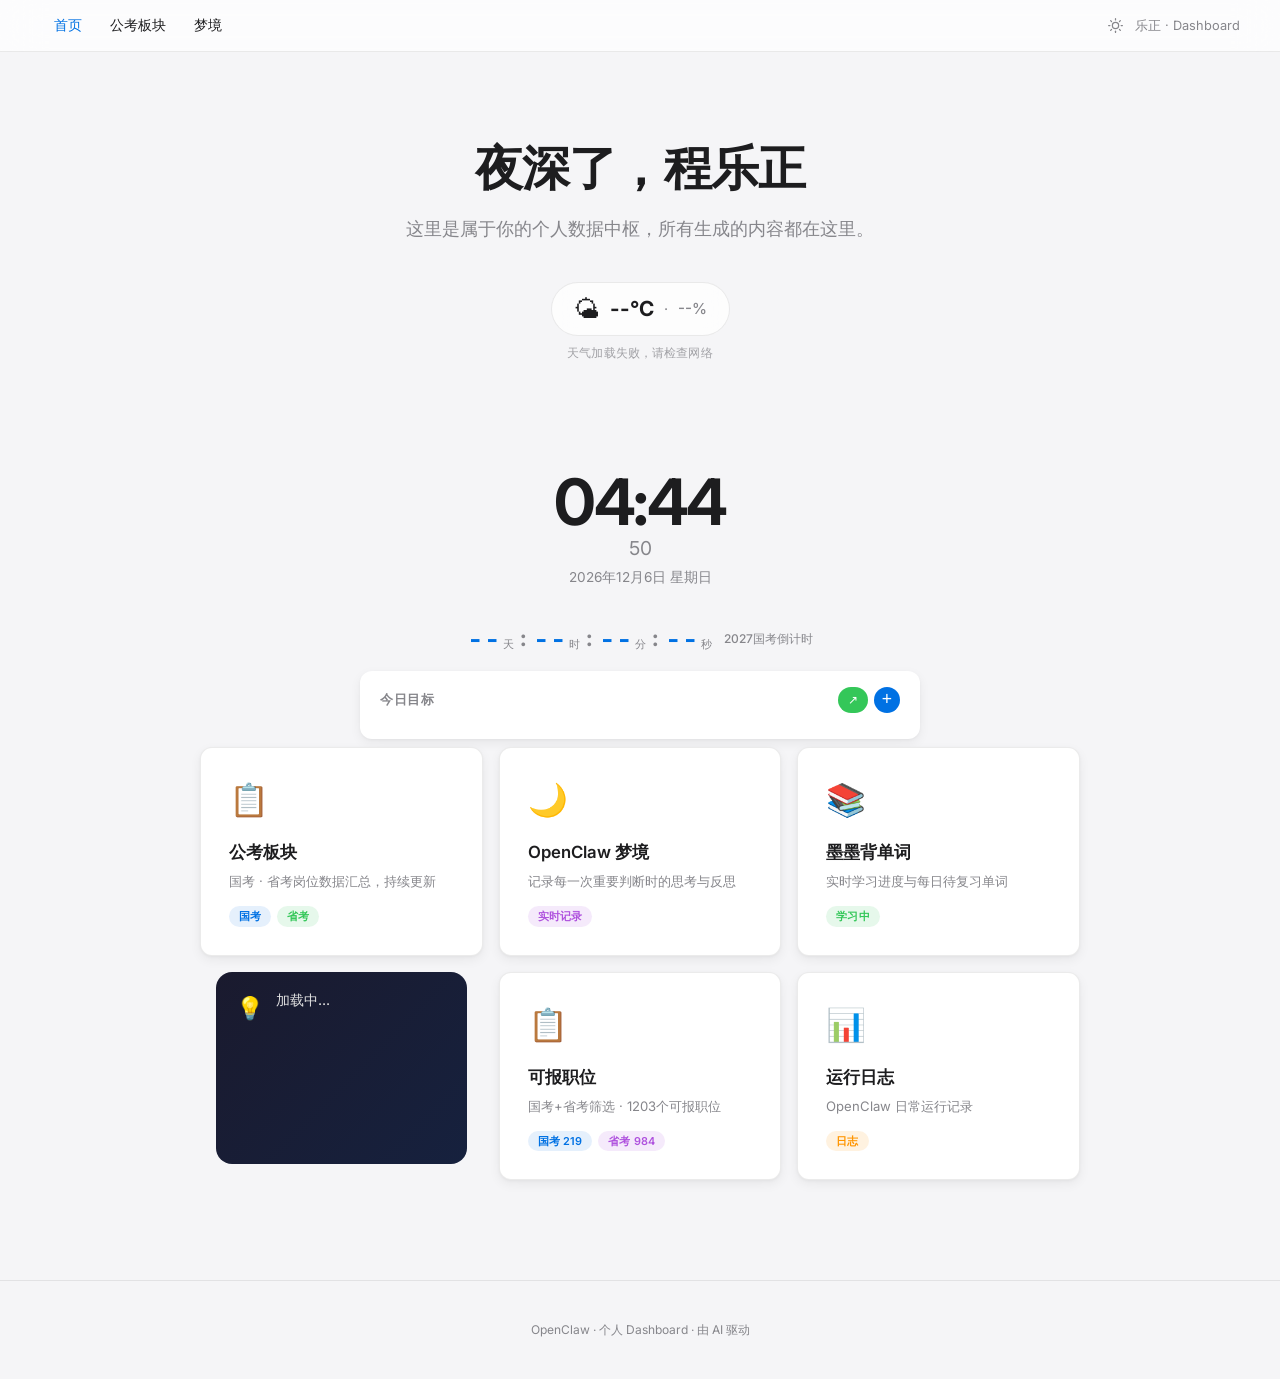
==== commit e536ead3: "fix: add countdown JS, theme toggle handler, daily-tip display" ====
--- a/index.html
+++ b/index.html
@@ -78,7 +78,7 @@
   <a href="data.html">公考板块</a>
   <a href="dreams.html">梦境</a>
   <div class="spacer"></div>
-  <button class="theme-toggle" id="themeToggle" aria-label="切换深色模式" title="切换深色模式">
+  <button class="theme-toggle" id="themeToggle" onclick="toggleTheme()" aria-label="切换深色模式" title="切换深色模式">
     <svg id="themeIcon" width="15" height="15" viewBox="0 0 24 24" fill="none" stroke="currentColor" stroke-width="2" stroke-linecap="round" stroke-linejoin="round">
       <circle cx="12" cy="12" r="5"/><line x1="12" y1="1" x2="12" y2="3"/><line x1="12" y1="21" x2="12" y2="23"/><line x1="4.22" y1="4.22" x2="5.64" y2="5.64"/><line x1="18.36" y1="18.36" x2="19.78" y2="19.78"/><line x1="1" y1="12" x2="3" y2="12"/><line x1="21" y1="12" x2="23" y2="12"/><line x1="4.22" y1="19.78" x2="5.64" y2="18.36"/><line x1="18.36" y1="5.64" x2="19.78" y2="4.22"/>
     </svg>
@@ -227,7 +227,24 @@
   else if (hour >= 18 && hour < 22) greet = '晚上好';
   else greet = '夜深了';
   document.getElementById('greetingTitle').textContent = greet + '，程乐正';
-}
+
+  // Countdown to 2027 National Exam (Nov 29, 2026)
+  var exam = new Date(2026, 10, 29);
+  var diff = exam - now;
+  if (diff > 0) {
+    var d = Math.floor(diff / 86400000);
+    var hrs = Math.floor((diff % 86400000) / 3600000);
+    var mins = Math.floor((diff % 3600000) / 60000);
+    var secs = Math.floor((diff % 60000) / 1000);
+    var dEl = document.getElementById('cdDays');
+    var hEl = document.getElementById('cdHours');
+    var mEl = document.getElementById('cdMins');
+    var sEl = document.getElementById('cdSecs');
+    if (dEl) dEl.textContent = String(d).padStart(2,'0');
+    if (hEl) hEl.textContent = String(hrs).padStart(2,'0');
+    if (mEl) mEl.textContent = String(mins).padStart(2,'0');
+    if (sEl) sEl.textContent = String(secs).padStart(2,'0');
+  }}
 setInterval(updateClock, 1000);
 updateClock();
 
@@ -392,6 +409,11 @@
   if (!el) return;
   el.textContent = msg;
   el.style.color = color || 'var(--text-secondary)';
+}
+
+function toggleTheme() {
+  var isDark = document.body.classList.contains('dark');
+  applyTheme(!isDark);
 }
 
 function loadSyncData() {
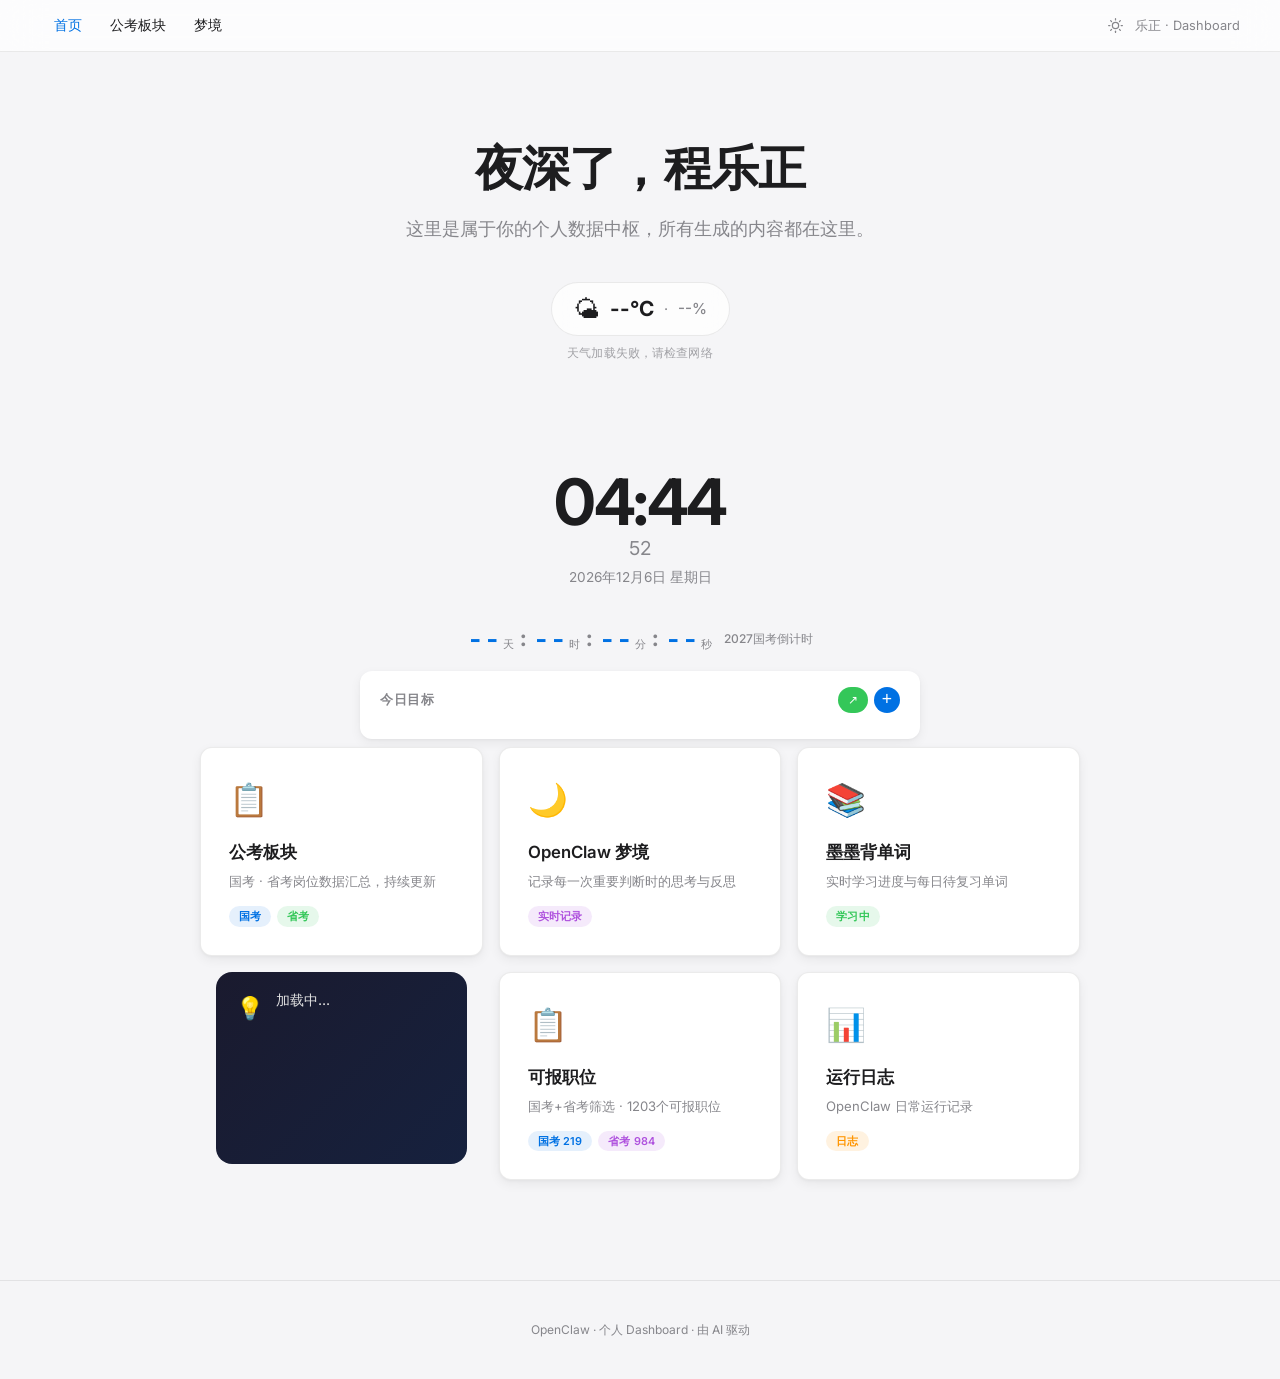
==== commit 4b8ed065: "fix: remove duplicate theme handler, add renderTodos init call" ====
--- a/index.html
+++ b/index.html
@@ -78,7 +78,7 @@
   <a href="data.html">公考板块</a>
   <a href="dreams.html">梦境</a>
   <div class="spacer"></div>
-  <button class="theme-toggle" id="themeToggle" onclick="toggleTheme()" aria-label="切换深色模式" title="切换深色模式">
+  <button class="theme-toggle" id="themeToggle" aria-label="切换深色模式" title="切换深色模式">
     <svg id="themeIcon" width="15" height="15" viewBox="0 0 24 24" fill="none" stroke="currentColor" stroke-width="2" stroke-linecap="round" stroke-linejoin="round">
       <circle cx="12" cy="12" r="5"/><line x1="12" y1="1" x2="12" y2="3"/><line x1="12" y1="21" x2="12" y2="23"/><line x1="4.22" y1="4.22" x2="5.64" y2="5.64"/><line x1="18.36" y1="18.36" x2="19.78" y2="19.78"/><line x1="1" y1="12" x2="3" y2="12"/><line x1="21" y1="12" x2="23" y2="12"/><line x1="4.22" y1="19.78" x2="5.64" y2="18.36"/><line x1="18.36" y1="5.64" x2="19.78" y2="4.22"/>
     </svg>
@@ -514,6 +514,7 @@
 document.getElementById('themeToggle').addEventListener('click', function() {
   applyTheme(!document.body.classList.contains('dark'));
 });
+renderTodos();
 </script>
 
 
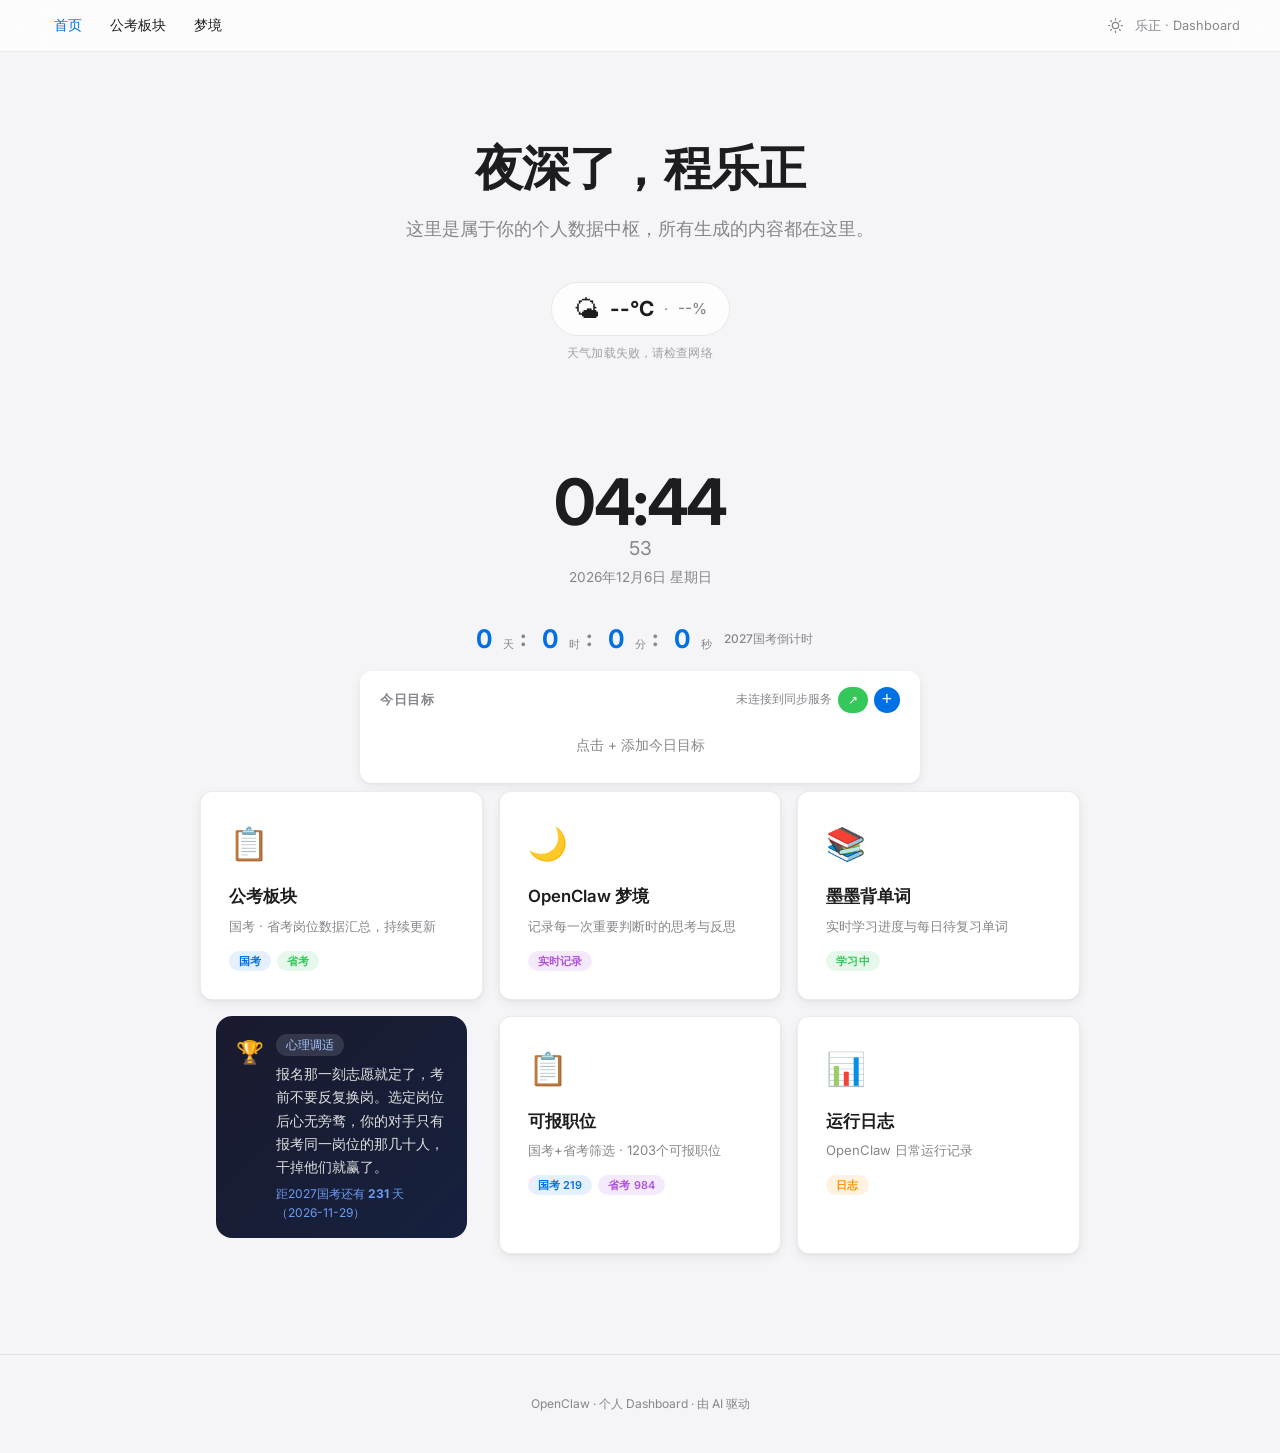
==== commit 016554c4: "fix: remove orphaned .then() and duplicate renderTodos() call" ====
--- a/index.html
+++ b/index.html
@@ -492,11 +492,6 @@
   })
   .catch(function() {});
 
-  .then(function(r) { return r.json(); })
-  .then(function(data) {
-    if (data.updated) setSyncStatus('已同步 ' + data.updated, 'var(--green)');
-  }).catch(function() {});
-
 // —— Theme Toggle ——
 function applyTheme(dark) {
   if (dark) {
@@ -514,7 +509,6 @@
 document.getElementById('themeToggle').addEventListener('click', function() {
   applyTheme(!document.body.classList.contains('dark'));
 });
-renderTodos();
 </script>
 
 
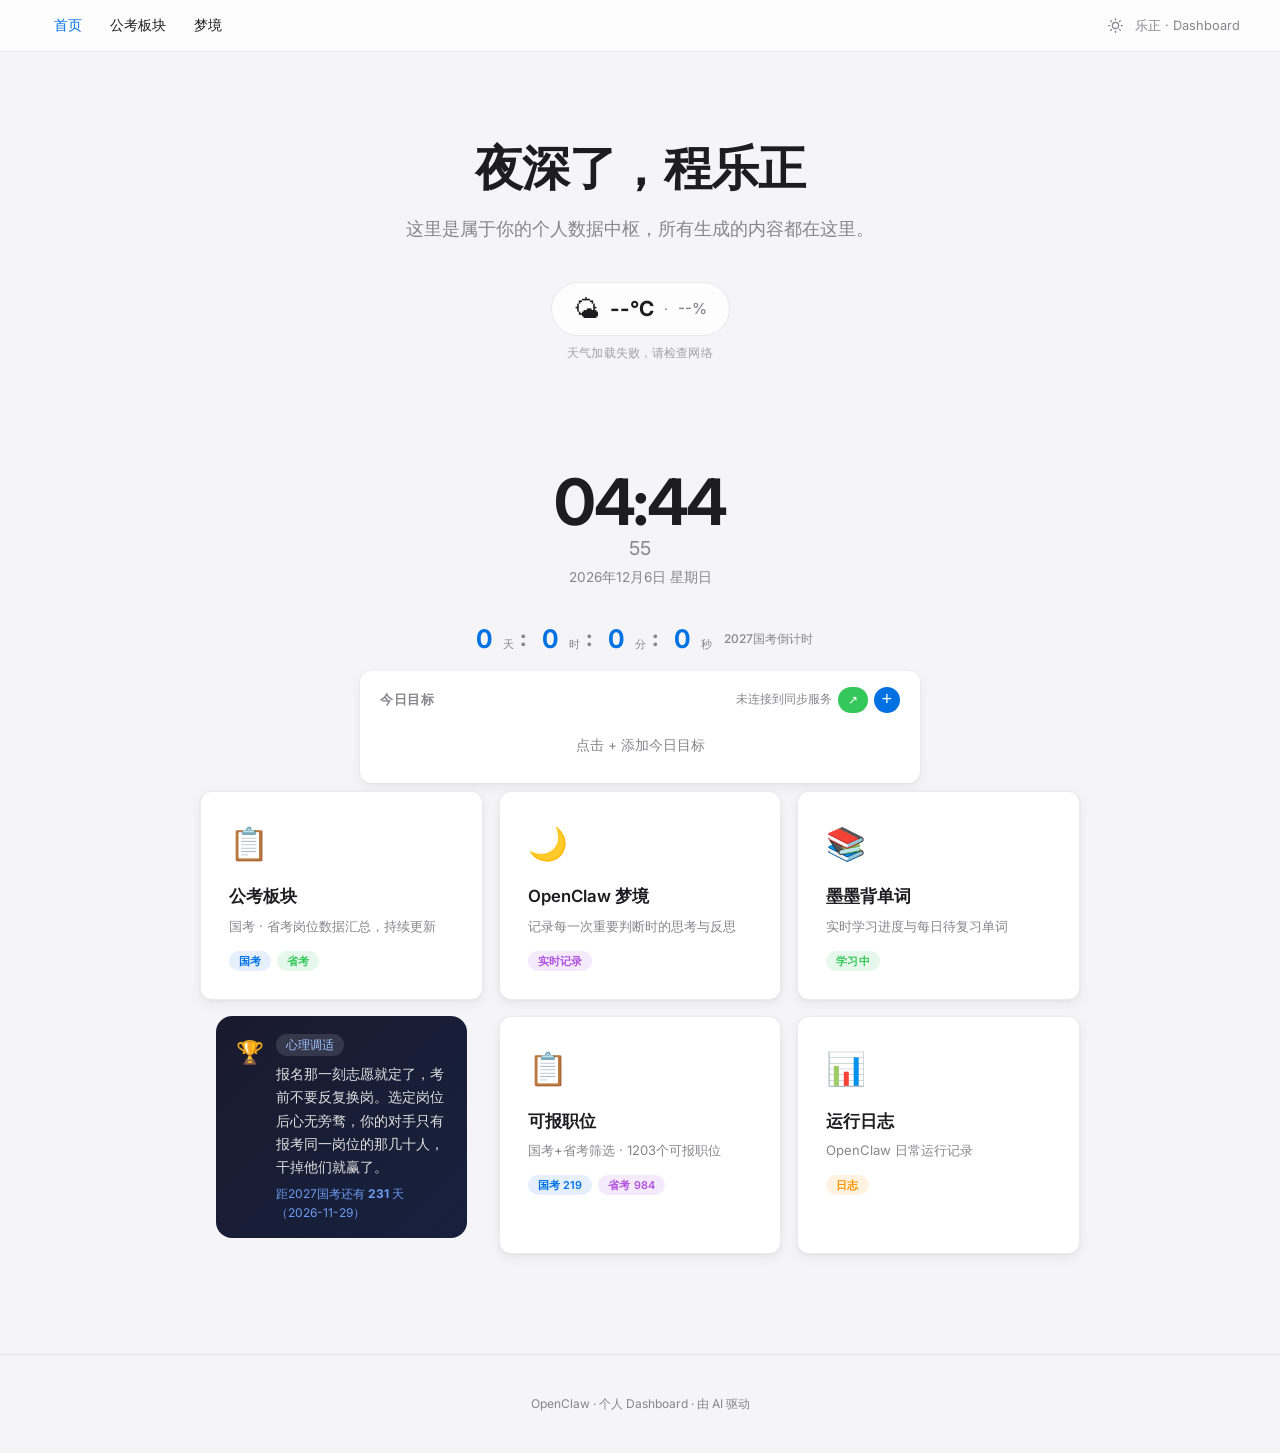
==== commit 03965712: "add build marker" ====
--- a/index.html
+++ b/index.html
@@ -4,6 +4,7 @@
 <meta charset="UTF-8">
 <meta name="viewport" content="width=device-width, initial-scale=1.0">
 <title>乐正 · Dashboard</title>
+<!-- lezheng-dashboard built by OpenClaw -->
 <meta name="description" content="个人数据中枢，公考进度，天气，墨墨背单词">
 <meta name="theme-color" content="#0071e3">
 <meta name="apple-mobile-web-app-capable" content="yes">
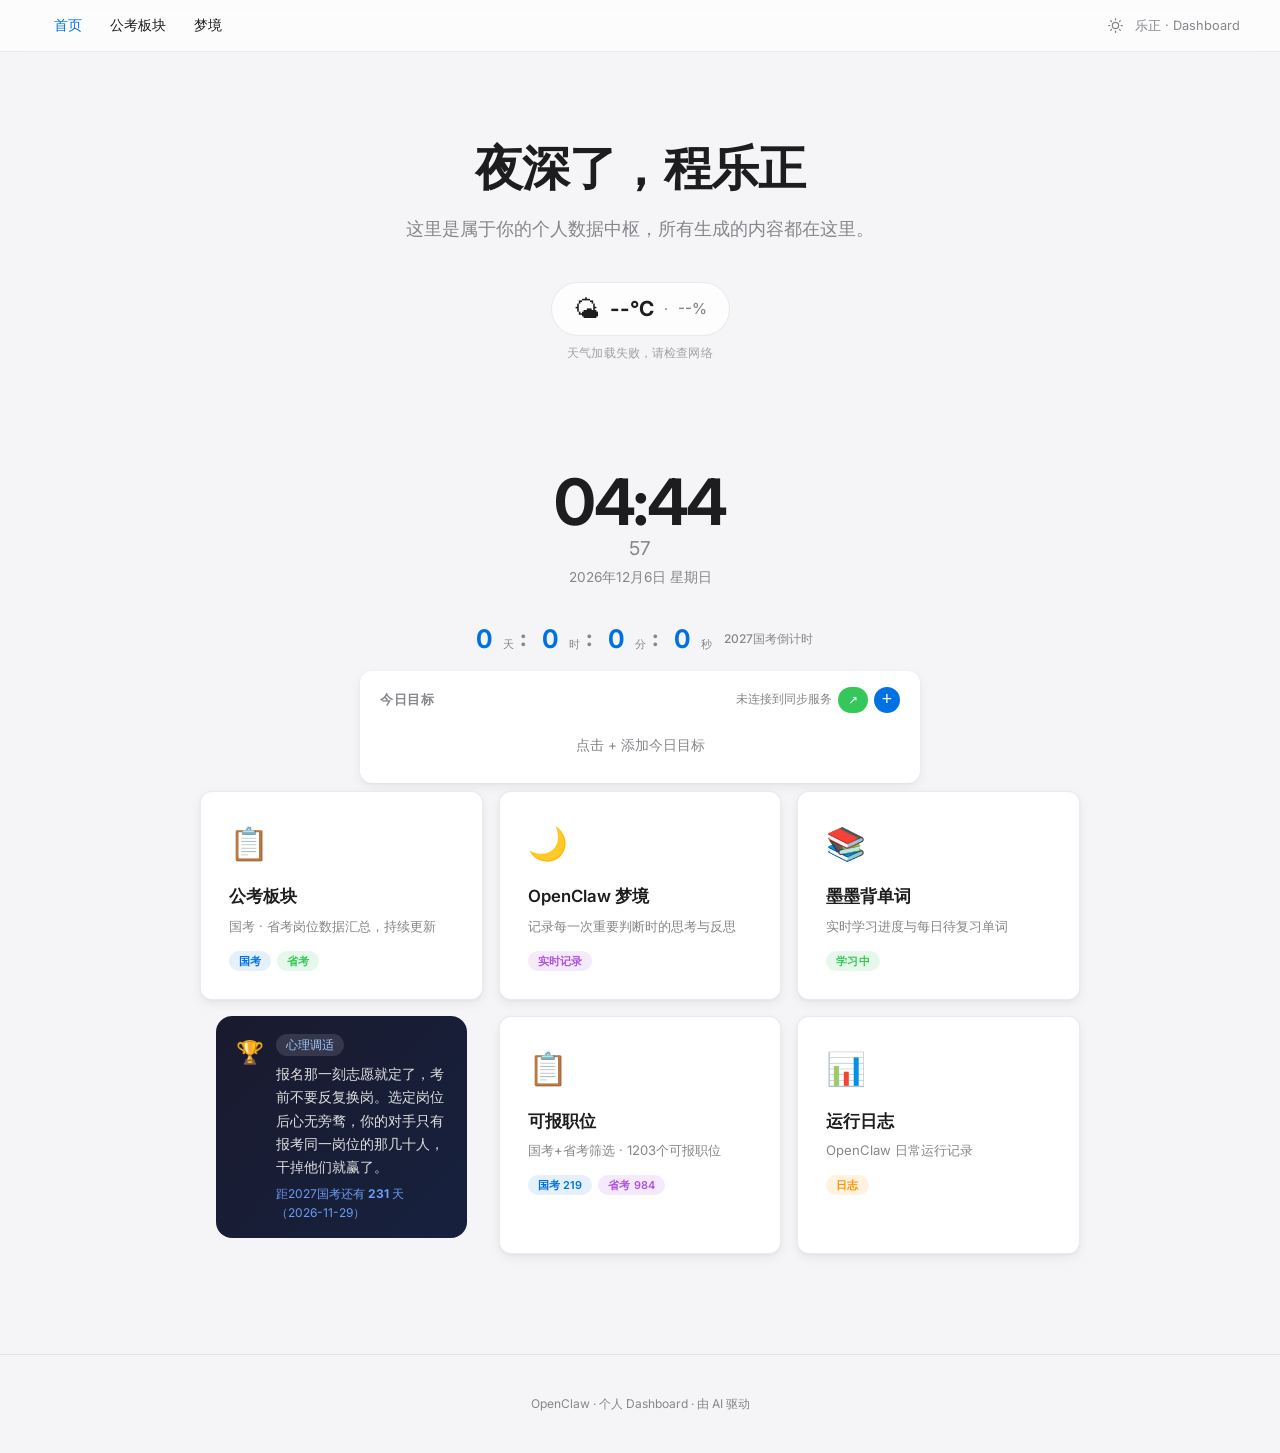
==== commit d7292743: "chore: remove redundant section divider comment" ====
--- a/index.html
+++ b/index.html
@@ -132,7 +132,6 @@
   <span class="cd-target">2027国考倒计时</span>
 </div>
 
-<!-- Todo -->
 <div class="todo-section">
   <div class="todo-header">
     <span class="todo-title">今日目标</span>
